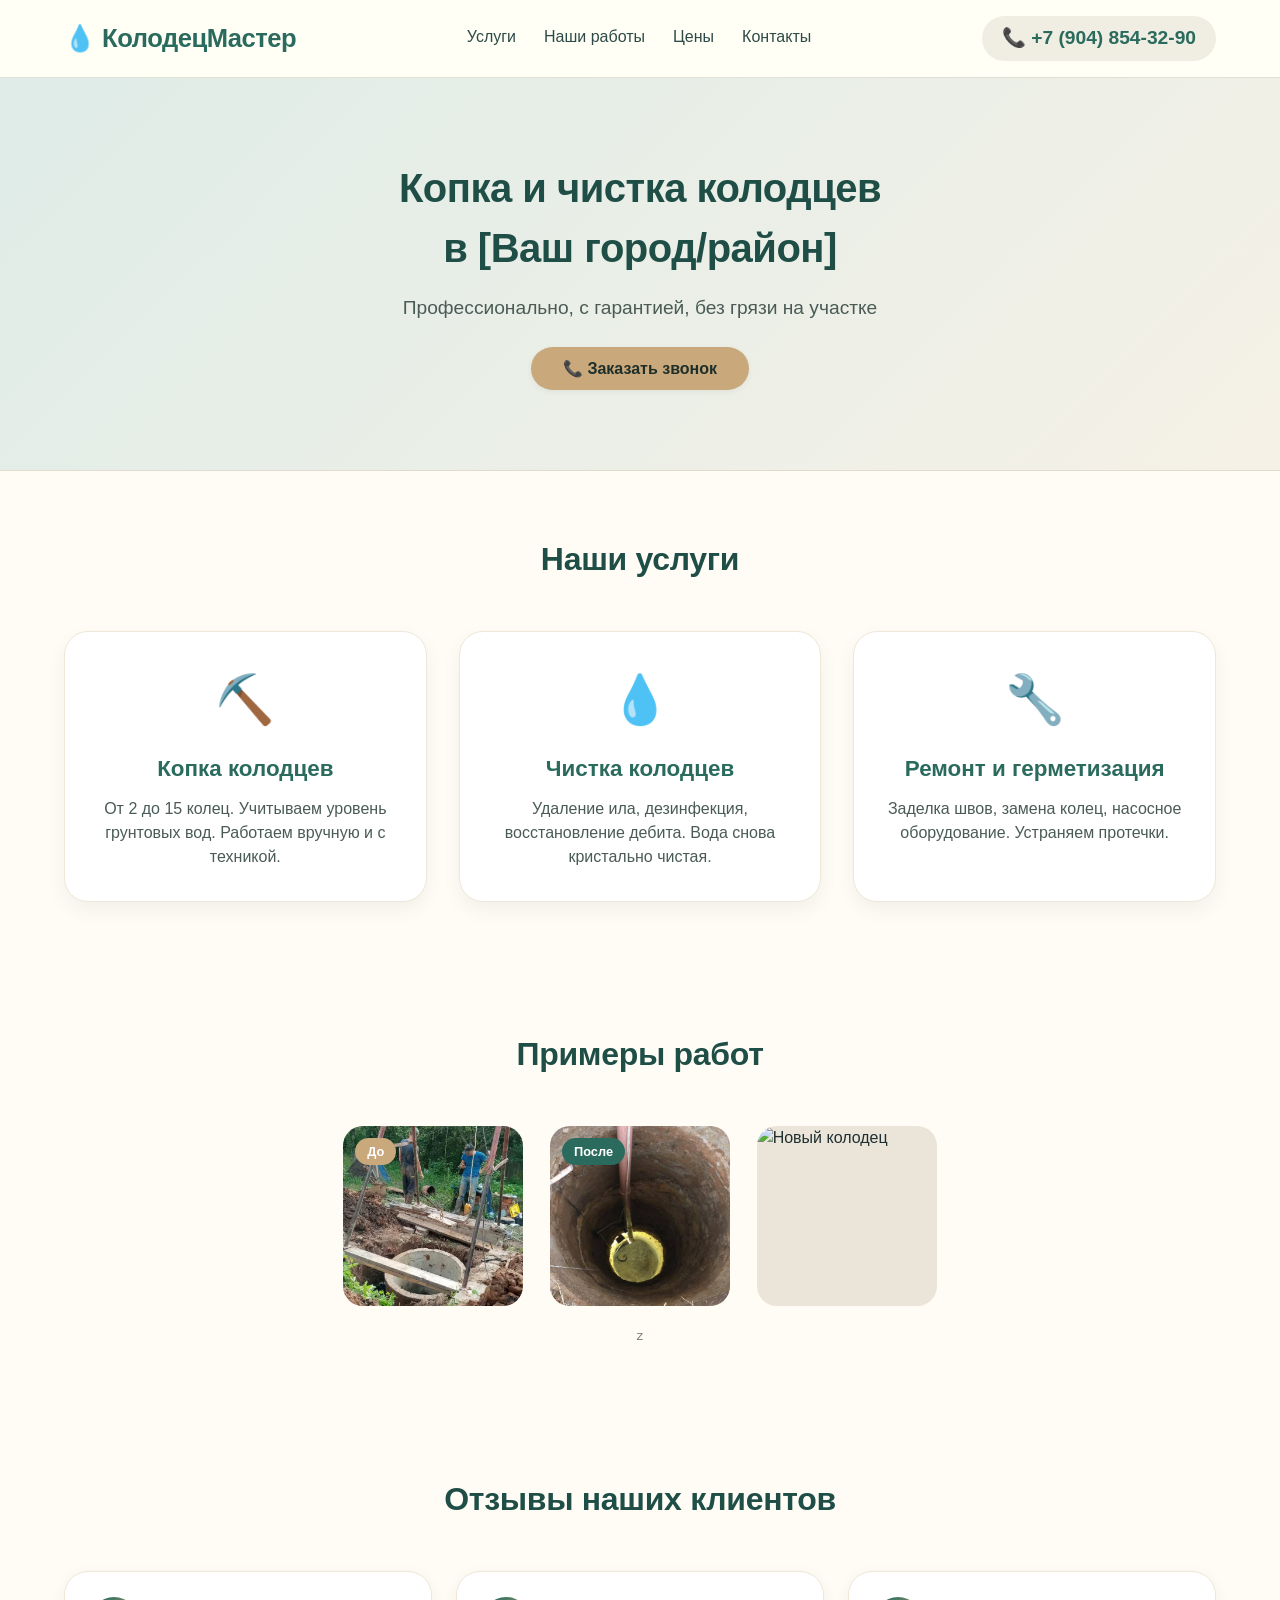
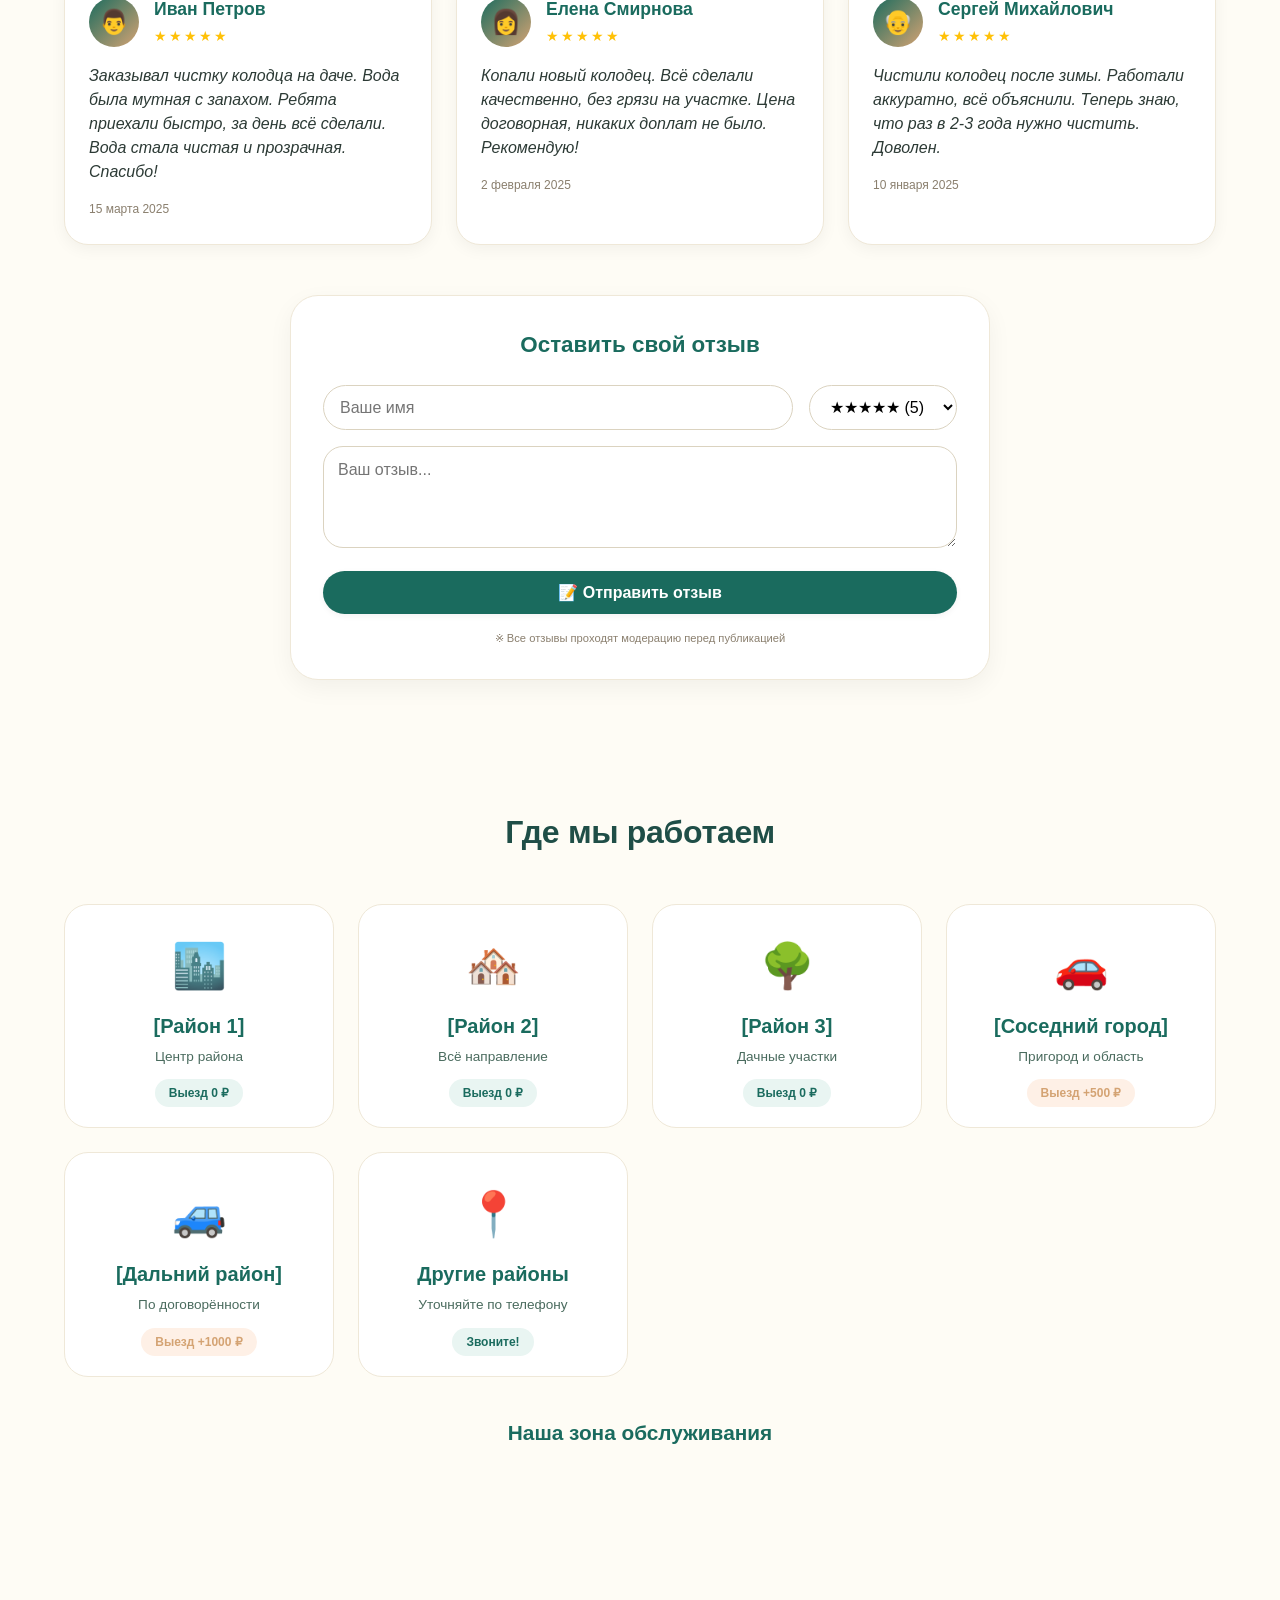
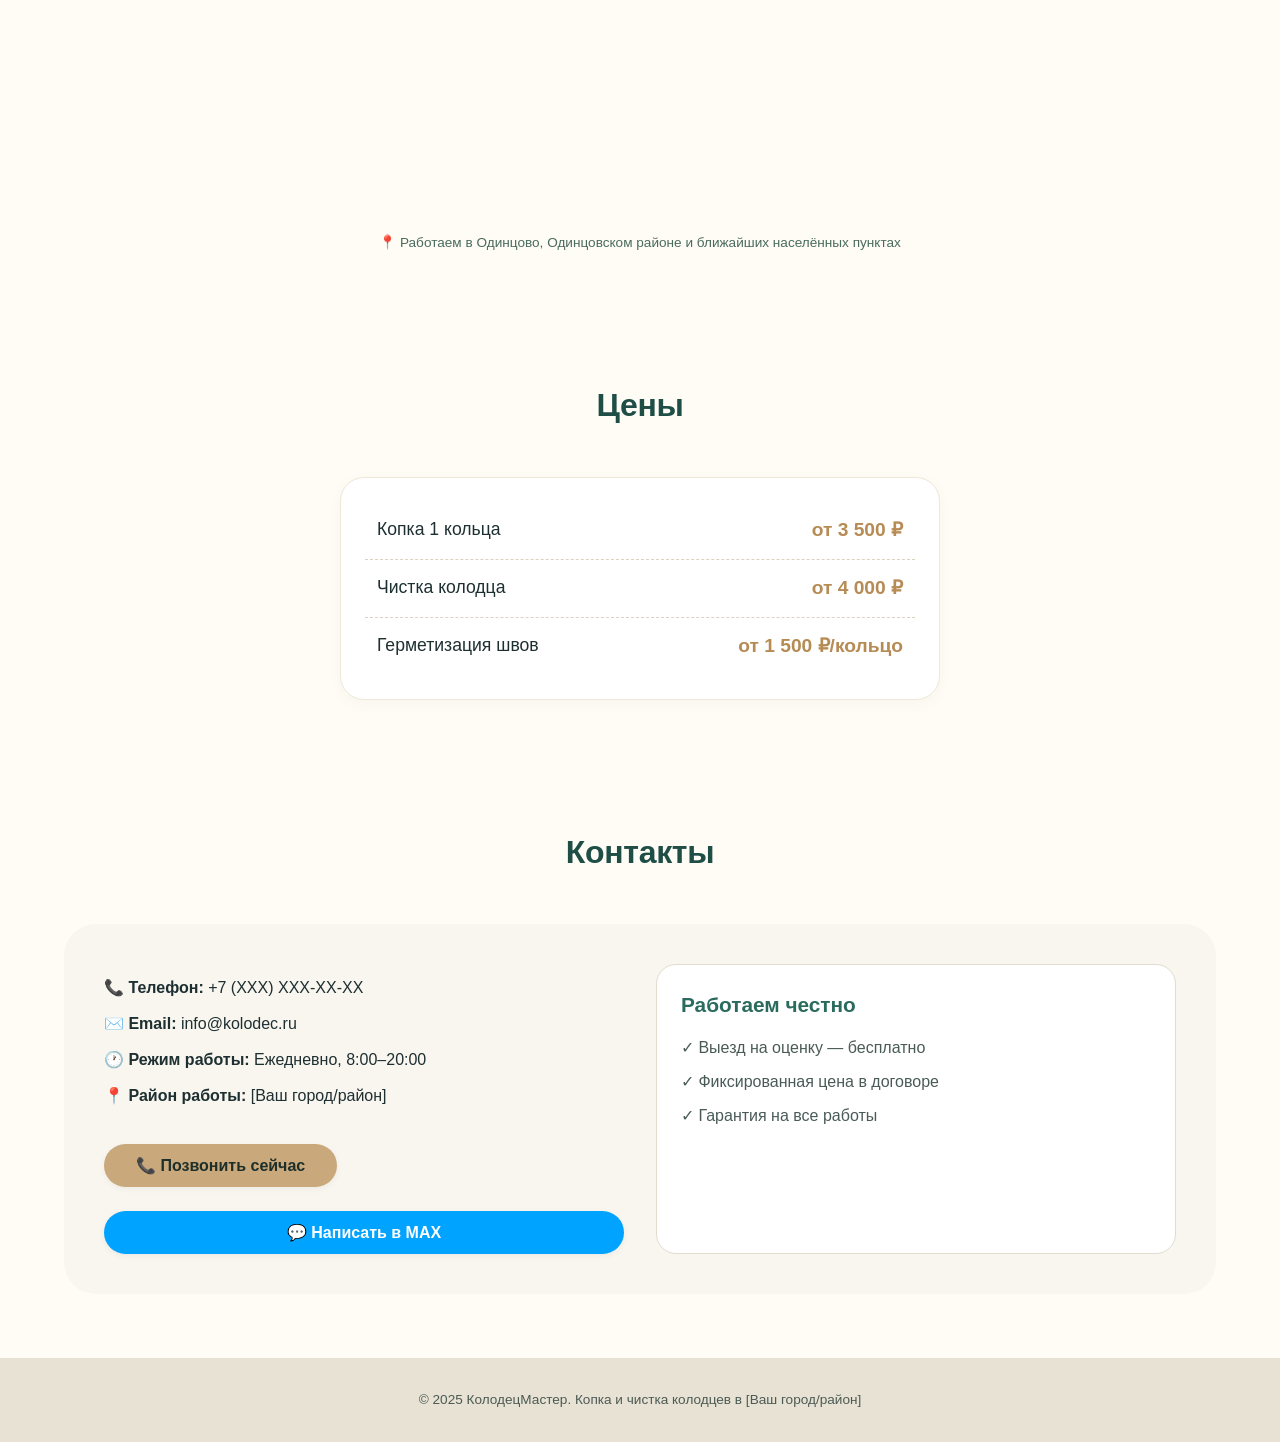
==== index.html @ 23b8bad9 "Rename kolodec.html to index.html" ====
<!DOCTYPE html>
<html lang="ru">
<head>
    <meta charset="UTF-8">
    <meta name="viewport" content="width=device-width, initial-scale=1.0, maximum-scale=5.0, user-scalable=yes">
    <title>Копка и чистка колодцев | Профессионально</title>
    <link rel="stylesheet" href="style.css">
</head>
<body>
    <header>
        <div class="container">
            <div class="logo">💧 КолодецМастер</div>
            <nav>
                <a href="#services">Услуги</a>
                <a href="#gallery">Наши работы</a>
                <a href="#prices">Цены</a>
                <a href="#contacts">Контакты</a>
            </nav>
            <div class="phone">📞 +7 (904) 854-32-90</div>
        </div>
    </header>

    <section class="hero">
        <div class="container">
            <h1>Копка и чистка колодцев <br>в [Ваш город/район]</h1>
            <p>Профессионально, с гарантией, без грязи на участке</p>
            <button class="btn" onclick="callNow()">📞 Заказать звонок</button>
        </div>
    </section>

    <section id="services">
        <div class="container">
            <h2>Наши услуги</h2>
            <div class="services-grid">
                <div class="service-card">
                    <div class="service-icon">⛏️</div>
                    <h3>Копка колодцев</h3>
                    <p>От 2 до 15 колец. Учитываем уровень грунтовых вод. Работаем вручную и с техникой.</p>
                </div>
                <div class="service-card">
                    <div class="service-icon">💧</div>
                    <h3>Чистка колодцев</h3>
                    <p>Удаление ила, дезинфекция, восстановление дебита. Вода снова кристально чистая.</p>
                </div>
                <div class="service-card">
                    <div class="service-icon">🔧</div>
                    <h3>Ремонт и герметизация</h3>
                    <p>Заделка швов, замена колец, насосное оборудование. Устраняем протечки.</p>
                </div>
            </div>
        </div>
    </section>

           <section id="gallery">
        <div class="container">
            <h2>Примеры работ</h2>
            <div class="gallery-grid" style="display: grid; grid-template-columns: repeat(3, 1fr); gap: 20px; max-width: 600px; margin: 0 auto;">
                <div class="gallery-item" style="width: 180px; height: 180px; margin: 0 auto;">
                    <div class="before-after">
                        <span class="badge">До</span>
                        <img src="do.jpg" alt="До чистки" style="width: 100%; height: 100%; object-fit: cover; border-radius: 16px;">
                    </div>
                </div>
                <div class="gallery-item" style="width: 180px; height: 180px; margin: 0 auto;">
                    <div class="before-after">
                        <span class="badge after">После</span>
                        <img src="posle.jpg" alt="После чистки" style="width: 100%; height: 100%; object-fit: cover; border-radius: 16px;">
                    </div>
                </div>
                <div class="gallery-item" style="width: 180px; height: 180px; margin: 0 auto;">
                    <img src="nj.jpg" alt="Новый колодец" style="width: 100%; height: 100%; object-fit: cover; border-radius: 16px;">
                </div>
            </div>
            <p class="gallery-note" style="text-align: center; margin-top: 20px;">z</p>
        </div>
    </section>
        <section id="reviews">
        <div class="container">
            <h2>Отзывы наших клиентов</h2>
            
            <!-- Список отзывов -->
            <div class="reviews-grid" id="reviewsList">
                <!-- Примеры отзывов (можно удалить или оставить) -->
                <div class="review-card">
                    <div class="review-header">
                        <div class="review-avatar">👨</div>
                        <div class="review-info">
                            <h4>Иван Петров</h4>
                            <div class="review-rating">★★★★★</div>
                        </div>
                    </div>
                    <p class="review-text">Заказывал чистку колодца на даче. Вода была мутная с запахом. Ребята приехали быстро, за день всё сделали. Вода стала чистая и прозрачная. Спасибо!</p>
                    <span class="review-date">15 марта 2025</span>
                </div>
                
                <div class="review-card">
                    <div class="review-header">
                        <div class="review-avatar">👩</div>
                        <div class="review-info">
                            <h4>Елена Смирнова</h4>
                            <div class="review-rating">★★★★★</div>
                        </div>
                    </div>
                    <p class="review-text">Копали новый колодец. Всё сделали качественно, без грязи на участке. Цена договорная, никаких доплат не было. Рекомендую!</p>
                    <span class="review-date">2 февраля 2025</span>
                </div>
                
                <div class="review-card">
                    <div class="review-header">
                        <div class="review-avatar">👴</div>
                        <div class="review-info">
                            <h4>Сергей Михайлович</h4>
                            <div class="review-rating">★★★★★</div>
                        </div>
                    </div>
                    <p class="review-text">Чистили колодец после зимы. Работали аккуратно, всё объяснили. Теперь знаю, что раз в 2-3 года нужно чистить. Доволен.</p>
                    <span class="review-date">10 января 2025</span>
                </div>
            </div>
            
            <!-- Форма добавления отзыва -->
            <div class="review-form-container">
                <h3>Оставить свой отзыв</h3>
                <form id="reviewForm">
                    <div class="form-row">
                        <input type="text" id="reviewName" placeholder="Ваше имя" required>
                        <select id="reviewRating" required>
                            <option value="5">★★★★★ (5)</option>
                            <option value="4">★★★★☆ (4)</option>
                            <option value="3">★★★☆☆ (3)</option>
                            <option value="2">★★☆☆☆ (2)</option>
                            <option value="1">★☆☆☆☆ (1)</option>
                        </select>
                    </div>
                    <textarea id="reviewText" rows="4" placeholder="Ваш отзыв..." required></textarea>
                    <button type="submit" class="btn submit-review-btn">📝 Отправить отзыв</button>
                </form>
                <p class="review-note">※ Все отзывы проходят модерацию перед публикацией</p>
            </div>
        </div>
    </section>
     <section id="area">
        <div class="container">
            <h2>Где мы работаем</h2>
            <div class="area-grid">
                <div class="area-card">
                    <div class="area-icon">🏙️</div>
                    <h3>[Район 1]</h3>
                    <p>Центр района</p>
                    <span class="area-badge">Выезд 0 ₽</span>
                </div>
                <div class="area-card">
                    <div class="area-icon">🏘️</div>
                    <h3>[Район 2]</h3>
                    <p>Всё направление</p>
                    <span class="area-badge">Выезд 0 ₽</span>
                </div>
                <div class="area-card">
                    <div class="area-icon">🌳</div>
                    <h3>[Район 3]</h3>
                    <p>Дачные участки</p>
                    <span class="area-badge">Выезд 0 ₽</span>
                </div>
                <div class="area-card">
                    <div class="area-icon">🚗</div>
                    <h3>[Соседний город]</h3>
                    <p>Пригород и область</p>
                    <span class="area-badge distance">Выезд +500 ₽</span>
                </div>
                <div class="area-card">
                    <div class="area-icon">🚙</div>
                    <h3>[Дальний район]</h3>
                    <p>По договорённости</p>
                    <span class="area-badge distance">Выезд +1000 ₽</span>
                </div>
                <div class="area-card">
                    <div class="area-icon">📍</div>
                    <h3>Другие районы</h3>
                    <p>Уточняйте по телефону</p>
                    <span class="area-badge">Звоните!</span>
                </div>
            </div>
        </div>
              <div class="map-container">
            <h3 class="map-title">Наша зона обслуживания</h3>
            <div class="map-wrapper">
                <iframe 
                    src="https://yandex.ru/map-widget/v1/?ll=37.2639,55.6789&z=11&pt=37.2639,55.6789,pm2rdm"
                    width="100%" 
                    height="350" 
                    frameborder="0"
                    style="border-radius:20px;">
                </iframe>
            </div>
            <p class="map-note">📍 Работаем в Одинцово, Одинцовском районе и ближайших населённых пунктах</p>
        </div>
    </section>
    <section id="prices">
        <div class="container">
            <h2>Цены</h2>
            <div class="price-list">
                <div class="price-item">Копка 1 кольца <span>от 3 500 ₽</span></div>
                <div class="price-item">Чистка колодца <span>от 4 000 ₽</span></div>
                <div class="price-item">Герметизация швов <span>от 1 500 ₽/кольцо</span></div>
            </div>
        </div>
    </section>

    <section id="contacts">
        <div class="container">
            <h2>Контакты</h2>
            <div class="contacts-grid">
                <div>
                    <p><strong>📞 Телефон:</strong> +7 (XXX) XXX-XX-XX</p>
                    <p><strong>✉️ Email:</strong> info@kolodec.ru</p>
                    <p><strong>🕐 Режим работы:</strong> Ежедневно, 8:00–20:00</p>
                    <p><strong>📍 Район работы:</strong> [Ваш город/район]</p>
                    <button class="btn" onclick="location.href='tel:+7XXXXXXXXXX'">📞 Позвонить сейчас</button>
                  <button class="btn max-btn" onclick="window.open('https://max.ru/u/РАШИД', '_blank')">💬 Написать в MAX</button>
                </div>
                <div class="info-card">
                    <h4>Работаем честно</h4>
                    <p>✓ Выезд на оценку — бесплатно</p>
                    <p>✓ Фиксированная цена в договоре</p>
                    <p>✓ Гарантия на все работы</p>
                </div>
            </div>
        </div>
    </section>

    <footer>
        <div class="container">
            <p>© 2025 КолодецМастер. Копка и чистка колодцев в [Ваш город/район]</p>
        </div>
    </footer>

    <script>
        function callNow() {
            alert('Спасибо за заявку! Мы перезвоним вам в течение 15 минут.');
            // Замените на реальный номер:
            // window.location.href = 'tel:+79048543290';
        }
    </script>
        <script>
        // Загрузка отзывов из localStorage при открытии страницы
        function loadReviews() {
            const savedReviews = localStorage.getItem('userReviews');
            if (savedReviews) {
                const reviews = JSON.parse(savedReviews);
                const reviewsGrid = document.getElementById('reviewsList');
                // Добавляем пользовательские отзывы в начало списка
                reviews.forEach(review => {
                    const reviewCard = createReviewCard(review.name, review.rating, review.text, review.date);
                    reviewsGrid.insertBefore(reviewCard, reviewsGrid.firstChild);
                });
            }
        }
        
        // Создание карточки отзыва
        function createReviewCard(name, rating, text, date) {
            const avatars = ['👨', '👩', '👴', '👵', '🧑', '👨‍🦱', '👩‍🦰'];
            const randomAvatar = avatars[Math.floor(Math.random() * avatars.length)];
            const stars = '★'.repeat(rating) + '☆'.repeat(5 - rating);
            
            const card = document.createElement('div');
            card.className = 'review-card';
            card.innerHTML = `
                <div class="review-header">
                    <div class="review-avatar">${randomAvatar}</div>
                    <div class="review-info">
                        <h4>${escapeHtml(name)}</h4>
                        <div class="review-rating">${stars}</div>
                    </div>
                </div>
                <p class="review-text">${escapeHtml(text)}</p>
                <span class="review-date">${date}</span>
            `;
            return card;
        }
        
        // Защита от XSS
        function escapeHtml(str) {
            if (!str) return '';
            return str
                .replace(/&/g, '&amp;')
                .replace(/</g, '&lt;')
                .replace(/>/g, '&gt;')
                .replace(/"/g, '&quot;')
                .replace(/'/g, '&#39;');
        }
        
        // Обработка отправки отзыва
        const reviewForm = document.getElementById('reviewForm');
        if (reviewForm) {
            reviewForm.addEventListener('submit', function(e) {
                e.preventDefault();
                
                const name = document.getElementById('reviewName').value.trim();
                const rating = parseInt(document.getElementById('reviewRating').value);
                const text = document.getElementById('reviewText').value.trim();
                
                if (!name || !text) {
                    alert('Пожалуйста, заполните имя и текст отзыва');
                    return;
                }
                
                const today = new Date();
                const date = `${today.getDate()} ${today.toLocaleString('ru', {month: 'long'})} ${today.getFullYear()}`;
                
                // Создаём новый отзыв
                const newReview = { name, rating, text, date };
                
                // Сохраняем в localStorage
                let savedReviews = localStorage.getItem('userReviews');
                let reviews = savedReviews ? JSON.parse(savedReviews) : [];
                reviews.unshift(newReview); // Добавляем в начало
                localStorage.setItem('userReviews', JSON.stringify(reviews));
                
                // Добавляем на страницу
                const reviewsGrid = document.getElementById('reviewsList');
                const reviewCard = createReviewCard(name, rating, text, date);
                reviewsGrid.insertBefore(reviewCard, reviewsGrid.firstChild);
                
                // Очищаем форму
                reviewForm.reset();
                document.getElementById('reviewRating').value = '5';
                
                alert('Спасибо за отзыв! Он появится на сайте после модерации.');
            });
        }
        
        // Загружаем отзывы при открытии
        loadReviews();
    </script>
</body>
</html>
---- style.css ----
* {
    margin: 0;
    padding: 0;
    box-sizing: border-box;
}

body {
    font-family: -apple-system, BlinkMacSystemFont, 'Segoe UI', Roboto, 'Helvetica Neue', sans-serif;
    line-height: 1.5;
    color: #1e2f32;
    background: #fefcf5;
}

.container {
    max-width: 1200px;
    margin: 0 auto;
    padding: 0 24px;
}

/* Шапка */
header {
    background: white;
    border-bottom: 1px solid #e2e0d4;
    padding: 16px 0;
    position: sticky;
    top: 0;
    z-index: 100;
    background: rgba(255, 255, 245, 0.97);
    backdrop-filter: blur(8px);
}

header .container {
    display: flex;
    justify-content: space-between;
    align-items: center;
    flex-wrap: wrap;
    gap: 16px;
}

.logo {
    font-size: 1.6rem;
    font-weight: 700;
    color: #2a6b5e;
    letter-spacing: -0.5px;
}

nav {
    display: flex;
    gap: 28px;
    flex-wrap: wrap;
}

nav a {
    color: #2e4a47;
    text-decoration: none;
    font-weight: 500;
    transition: 0.2s;
    padding: 8px 0;
    border-bottom: 2px solid transparent;
}

nav a:hover {
    border-bottom-color: #c9a87b;
    color: #1a4e45;
}

.phone {
    font-size: 1.2rem;
    font-weight: 600;
    background: #f0ede3;
    padding: 8px 20px;
    border-radius: 40px;
    color: #2a6b5e;
}

/* Герой-секция */
.hero {
    background: linear-gradient(135deg, #dfece8 0%, #f5f1e6 100%);
    padding: 80px 0;
    text-align: center;
    border-bottom: 1px solid #e2dccf;
}

.hero h1 {
    font-size: 2.5rem;
    font-weight: 700;
    color: #1f4e47;
    margin-bottom: 16px;
    letter-spacing: -0.5px;
}

.hero p {
    font-size: 1.2rem;
    color: #4a5b57;
    max-width: 600px;
    margin: 0 auto;
}

.btn {
    background: #c9a87b;
    color: #1e2f2a;
    border: none;
    padding: 12px 32px;
    font-size: 1rem;
    font-weight: 600;
    border-radius: 48px;
    cursor: pointer;
    transition: all 0.2s;
    margin-top: 24px;
    box-shadow: 0 2px 6px rgba(0,0,0,0.05);
}

.btn:hover {
    background: #b68b54;
    transform: translateY(-2px);
    color: white;
}

/* Секции */
section {
    padding: 64px 0;
}

h2 {
    text-align: center;
    font-size: 2rem;
    color: #1f4e47;
    margin-bottom: 48px;
    letter-spacing: -0.3px;
}

/* Карточки услуг */
.services-grid {
    display: grid;
    grid-template-columns: repeat(auto-fit, minmax(280px, 1fr));
    gap: 32px;
}

.service-card {
    background: white;
    border-radius: 24px;
    padding: 32px 24px;
    text-align: center;
    box-shadow: 0 8px 20px rgba(0,0,0,0.05);
    transition: 0.2s;
    border: 1px solid #efe8d8;
}

.service-card:hover {
    transform: translateY(-6px);
    box-shadow: 0 20px 32px rgba(0,0,0,0.1);
}

.service-icon {
    font-size: 48px;
    margin-bottom: 16px;
}

.service-card h3 {
    font-size: 1.4rem;
    color: #2a6b5e;
    margin-bottom: 12px;
}

.service-card p {
    color: #4a5b57;
    line-height: 1.5;
}

/* Галерея — три одинаковых картинки в ряд */
.gallery-grid {
    display: grid;
    grid-template-columns: repeat(3, 1fr);
    gap: 24px;
    max-width: 800px;
    margin: 0 auto;
}

.gallery-item {
    background: #eae5d8;
    border-radius: 20px;
    overflow: hidden;
    aspect-ratio: 1 / 1;
    display: flex;
    align-items: center;
    justify-content: center;
}

.gallery-item img {
    width: 100%;
    height: 100%;
    object-fit: cover;
}

.before-after {
    position: relative;
    width: 100%;
    height: 100%;
}

.badge {
    position: absolute;
    top: 12px;
    left: 12px;
    background: #c9a87b;
    color: white;
    padding: 4px 12px;
    border-radius: 20px;
    font-size: 0.8rem;
    font-weight: bold;
    z-index: 2;
}

.badge.after {
    background: #2a6b5e;
}

.gallery-note {
    text-align: center;
    margin-top: 20px;
    font-size: 0.85rem;
    color: #8a7f6e;
}
/* ===== ГДЕ МЫ РАБОТАЕМ (КАРТОЧКИ РАЙОНОВ) ===== */
.area-grid {
    display: grid;
    grid-template-columns: repeat(auto-fit, minmax(220px, 1fr));
    gap: 24px;
    margin-top: 20px;
}

.area-card {
    background: white;
    text-align: center;
    padding: 28px 16px 20px;
    border-radius: 24px;
    border: 1px solid #efe8d8;
    transition: all 0.25s ease;
    position: relative;
    overflow: hidden;
}

.area-card:hover {
    transform: translateY(-6px);
    box-shadow: 0 12px 24px rgba(0,0,0,0.08);
    border-color: #d4a373;
}

.area-icon {
    font-size: 44px;
    display: block;
    margin-bottom: 12px;
}

.area-card h3 {
    color: #1a6b5e;
    font-size: 1.25rem;
    margin-bottom: 6px;
    font-weight: 600;
}

.area-card p {
    color: #4a6b5e;
    font-size: 0.85rem;
    margin-bottom: 12px;
}

.area-badge {
    display: inline-block;
    background: #e9f5f2;
    color: #1a6b5e;
    padding: 5px 14px;
    border-radius: 40px;
    font-size: 0.75rem;
    font-weight: 600;
}

.area-badge.distance {
    background: #fef0e6;
    color: #d4a373;
}

/* На телефоне — 2 колонки */
@media (max-width: 550px) {
    .area-grid {
        grid-template-columns: repeat(2, 1fr);
        gap: 16px;
    }
    
    .area-card {
        padding: 20px 12px 16px;
    }
    
    .area-icon {
        font-size: 32px;
    }
    
    .area-card h3 {
        font-size: 1rem;
    }
}
/* ===== КАРТА (уменьшенная) ===== */
.map-container {
    margin-top: 40px;
    text-align: center;
}

.map-wrapper {
    max-width: 800px;      /* максимальная ширина карты */
    width: 90%;            /* на узких экранах — 90% */
    margin: 0 auto;        /* выравнивание по центру */
}

.map-title {
    text-align: center;
    color: #1a6b5e;
    font-size: 1.3rem;
    margin-bottom: 16px;
}

.map-note {
    text-align: center;
    font-size: 0.85rem;
    color: #4a6b5e;
    margin-top: 12px;
}
/* ===== ОТЗЫВЫ ===== */
.reviews-grid {
    display: grid;
    grid-template-columns: repeat(auto-fit, minmax(300px, 1fr));
    gap: 24px;
    margin-bottom: 50px;
}

.review-card {
    background: white;
    border-radius: 24px;
    padding: 24px;
    box-shadow: 0 4px 16px rgba(0,0,0,0.05);
    border: 1px solid #efe8d8;
    transition: transform 0.2s;
}

.review-card:hover {
    transform: translateY(-4px);
    box-shadow: 0 8px 24px rgba(0,0,0,0.1);
}

.review-header {
    display: flex;
    align-items: center;
    gap: 15px;
    margin-bottom: 16px;
}

.review-avatar {
    width: 50px;
    height: 50px;
    background: linear-gradient(135deg, #1a6b5e 0%, #d4a373 100%);
    border-radius: 50%;
    display: flex;
    align-items: center;
    justify-content: center;
    font-size: 24px;
    color: white;
}

.review-info h4 {
    color: #1a6b5e;
    font-size: 1.1rem;
    margin-bottom: 4px;
}

.review-rating {
    color: #ffc107;
    font-size: 0.9rem;
    letter-spacing: 2px;
}

.review-text {
    color: #2c3a35;
    line-height: 1.5;
    margin-bottom: 12px;
    font-style: italic;
}

.review-date {
    font-size: 0.75rem;
    color: #8a7f6e;
}

/* Форма отзыва */
.review-form-container {
    max-width: 700px;
    margin: 0 auto;
    background: white;
    border-radius: 28px;
    padding: 32px;
    box-shadow: 0 8px 24px rgba(0,0,0,0.05);
    border: 1px solid #efe8d8;
}

.review-form-container h3 {
    text-align: center;
    color: #1a6b5e;
    margin-bottom: 24px;
    font-size: 1.4rem;
}

.form-row {
    display: grid;
    grid-template-columns: 1fr auto;
    gap: 16px;
    margin-bottom: 16px;
}

#reviewName {
    padding: 12px 16px;
    border: 1px solid #dbd3c0;
    border-radius: 48px;
    font-size: 1rem;
}

#reviewRating {
    padding: 12px 16px;
    border: 1px solid #dbd3c0;
    border-radius: 48px;
    font-size: 1rem;
    background: white;
    cursor: pointer;
}

#reviewText {
    width: 100%;
    padding: 14px;
    border: 1px solid #dbd3c0;
    border-radius: 20px;
    font-family: inherit;
    font-size: 1rem;
    resize: vertical;
}

#reviewText:focus,
#reviewName:focus,
#reviewRating:focus {
    outline: none;
    border-color: #d4a373;
    box-shadow: 0 0 0 3px rgba(212, 163, 115, 0.1);
}

.submit-review-btn {
    width: 100%;
    margin-top: 16px;
    background: #1a6b5e;
    color: white;
}

.submit-review-btn:hover {
    background: #0f4e44;
}

.review-note {
    text-align: center;
    font-size: 0.7rem;
    color: #8a7f6e;
    margin-top: 16px;
}

/* Адаптация */
/* ===== АДАПТАЦИЯ ПОД ТЕЛЕФОН ===== */
@media (max-width: 768px) {
    /* Шапка */
    header .container {
        flex-direction: column;
        text-align: center;
        gap: 12px;
    }
    
    .logo {
        font-size: 1.4rem;
    }
    
    nav {
        justify-content: center;
        gap: 20px;
        flex-wrap: wrap;
    }
    
    nav a {
        font-size: 0.9rem;
        padding: 6px 0;
    }
    
    .phone {
        font-size: 1rem;
        padding: 6px 16px;
    }
    
    /* Герой-секция */
    .hero {
        padding: 60px 0 50px;
    }
    
    .hero h1 {
        font-size: 1.6rem;
        line-height: 1.3;
    }
    
    .hero p {
        font-size: 0.95rem;
        padding: 0 16px;
    }
    
    .btn {
        padding: 10px 24px;
        font-size: 0.9rem;
    }
    
    /* Заголовки */
    h2 {
        font-size: 1.5rem;
        margin-bottom: 30px;
    }
    
    h2::after {
        width: 50px;
        height: 2px;
    }
    
    /* Секции */
    section {
        padding: 40px 0;
    }
    
    /* Карточки услуг */
    .services-grid {
        gap: 20px;
    }
    
    .service-card {
        padding: 24px 16px;
    }
    
    .service-icon {
        font-size: 40px;
    }
    
    .service-card h3 {
        font-size: 1.2rem;
    }
    
    .service-card p {
        font-size: 0.85rem;
    }
    
    /* Преимущества */
    .benefits-grid {
        gap: 16px;
    }
    
    .benefit {
        padding: 20px 12px;
    }
    
    .benefit-icon {
        font-size: 32px;
    }
    
    .benefit h3 {
        font-size: 1rem;
    }
    
    .benefit p {
        font-size: 0.8rem;
    }
    
    /* Счётчики */
    .stats-grid {
        gap: 20px;
        padding: 30px 20px;
        border-radius: 32px;
    }
    
    .stat-number {
        font-size: 2rem;
    }
    
    .stat-label {
        font-size: 0.8rem;
    }
    
    /* Галерея */
    .gallery-grid {
        grid-template-columns: 1fr;
        gap: 20px;
        max-width: 280px;
    }
    
    .gallery-item {
        aspect-ratio: 1 / 1;
    }
    
    /* Цены */
    .price-list {
        padding: 16px;
    }
    
    .price-item {
        font-size: 0.9rem;
        flex-wrap: wrap;
        gap: 8px;
        padding: 12px 8px;
    }
    
    .price-name {
        font-size: 0.9rem;
    }
    
    .price-item span {
        font-size: 1rem;
    }
    
    /* Где мы работаем (карточки районов) */
    .area-grid {
        grid-template-columns: repeat(2, 1fr);
        gap: 12px;
    }
    
    .area-card {
        padding: 16px 8px;
    }
    
    .area-icon {
        font-size: 28px;
    }
    
    .area-card h3 {
        font-size: 0.9rem;
    }
    
    .area-card p {
        font-size: 0.7rem;
    }
    
    .area-badge {
        font-size: 0.65rem;
        padding: 3px 10px;
    }
    
    /* Карта */
    .map-wrapper {
        width: 95%;
    }
    
    .map-wrapper iframe {
        height: 280px;
    }
    
    .map-title {
        font-size: 1.1rem;
    }
    
    .map-note {
        font-size: 0.75rem;
    }
    
    /* Контакты */
    .contacts-grid {
        grid-template-columns: 1fr;
        gap: 20px;
        padding: 24px;
    }
    
    .contacts-grid p {
        font-size: 0.9rem;
        margin: 10px 0;
    }
    
    .info-card {
        padding: 20px;
    }
    
    .info-card h4 {
        font-size: 1.1rem;
    }
    
    /* Кнопки в контактах */
    .contact-buttons {
        flex-direction: column;
        gap: 10px;
    }
    
    .contact-buttons .btn {
        width: 100%;
        text-align: center;
        font-size: 0.9rem;
    }
    
    /* Отзывы */
    .reviews-grid {
        grid-template-columns: 1fr;
        gap: 16px;
    }
    
    .review-card {
        padding: 18px;
    }
    
    .review-avatar {
        width: 40px;
        height: 40px;
        font-size: 20px;
    }
    
    .review-info h4 {
        font-size: 0.95rem;
    }
    
    .review-text {
        font-size: 0.85rem;
    }
    
    .review-form-container {
        padding: 24px 16px;
    }
    
    .review-form-container h3 {
        font-size: 1.2rem;
    }
    
    .form-row {
        grid-template-columns: 1fr;
        gap: 10px;
    }
    
    #reviewName, #reviewRating, #reviewText {
        font-size: 0.9rem;
    }
    
    /* Подвал */
    footer {
        padding: 24px 0;
        font-size: 0.7rem;
    }
    
    /* Кнопка MAX */
    .max-button-inner {
        width: 48px;
        height: 48px;
    }
    
    .max-icon {
        width: 24px;
        height: 24px;
    }
    
    .max-button {
        bottom: 20px;
        right: 20px;
    }
}
/* Цены */
.price-list {
    max-width: 600px;
    margin: 0 auto;
    background: white;
    border-radius: 24px;
    padding: 24px;
    box-shadow: 0 4px 16px rgba(0,0,0,0.03);
    border: 1px solid #efe8d8;
}

.price-item {
    display: flex;
    justify-content: space-between;
    padding: 14px 12px;
    border-bottom: 1px dashed #dbd3c0;
    font-size: 1.1rem;
}

.price-item:last-child {
    border-bottom: none;
}

.price-item span {
    font-weight: 700;
    color: #b68b54;
    font-size: 1.2rem;
}

/* Контакты */
.contacts-grid {
    display: grid;
    grid-template-columns: 1fr 1fr;
    gap: 32px;
    background: #f8f6ef;
    border-radius: 32px;
    padding: 40px;
}

.contacts-grid p {
    margin: 12px 0;
    font-size: 1rem;
}

.info-card {
    background: white;
    padding: 24px;
    border-radius: 20px;
    border: 1px solid #e2dccf;
}

.info-card h4 {
    color: #2a6b5e;
    font-size: 1.3rem;
    margin-bottom: 16px;
}

.info-card p {
    margin: 10px 0;
    color: #4a5b57;
}

/* Подвал */
footer {
    background: #e7e2d4;
    color: #4c5a54;
    text-align: center;
    padding: 32px 0;
    font-size: 0.85rem;
}

/* Адаптация под телефон */
@media (max-width: 768px) {
    header .container {
        flex-direction: column;
        text-align: center;
    }
    
    nav {
        justify-content: center;
        gap: 20px;
    }
    
    .hero h1 {
        font-size: 1.8rem;
    }
    
    .hero p {
        font-size: 1rem;
    }
    
    h2 {
        font-size: 1.6rem;
    }
    
    .gallery-grid {
        grid-template-columns: 1fr;
        gap: 16px;
        max-width: 300px;
    }
    
    .gallery-item {
        aspect-ratio: 1 / 1;
    }
    
    .contacts-grid {
        grid-template-columns: 1fr;
        padding: 24px;
    }
    
    .price-item {
        font-size: 0.95rem;
        flex-wrap: wrap;
        gap: 8px;
    }
}
/* ===== ПЛАВАЮЩАЯ КНОПКА MAX ===== */
.max-button {
    position: fixed;
    bottom: 30px;
    right: 30px;
    z-index: 999;
    display: block;
    text-decoration: none;
    transition: all 0.3s ease;
}

.max-button-inner {
    width: 60px;
    height: 60px;
    background: linear-gradient(135deg, #00A3FF 0%, #0066CC 100%);
    border-radius: 50%;
    display: flex;
    align-items: center;
    justify-content: center;
    box-shadow: 0 8px 20px rgba(0, 102, 204, 0.4);
    transition: all 0.3s ease;
    cursor: pointer;
}

.max-button-inner:hover {
    transform: scale(1.1);
    box-shadow: 0 12px 28px rgba(0, 102, 204, 0.5);
}

.max-icon {
    width: 32px;
    height: 32px;
}

/* Анимация пульсации для привлечения внимания */
.max-button {
    animation: pulse 2s infinite;
}

@keyframes pulse {
    0% {
        box-shadow: 0 0 0 0 rgba(0, 102, 204, 0.4);
    }
    70% {
        box-shadow: 0 0 0 15px rgba(0, 102, 204, 0);
    }
    100% {
        box-shadow: 0 0 0 0 rgba(0, 102, 204, 0);
    }
}

/* ===== ПЛАВАЮЩАЯ КНОПКА MAX ===== */
.max-button {
    position: fixed;
    bottom: 30px;
    right: 30px;
    z-index: 999;
    display: block;
    text-decoration: none;
    transition: all 0.3s ease;
}

.max-button-inner {
    width: 60px;
    height: 60px;
    background: linear-gradient(135deg, #00A3FF 0%, #0066CC 100%);
    border-radius: 50%;
    display: flex;
    align-items: center;
    justify-content: center;
    box-shadow: 0 8px 20px rgba(0, 102, 204, 0.4);
    transition: all 0.3s ease;
    cursor: pointer;
}

.max-button-inner:hover {
    transform: scale(1.1);
    box-shadow: 0 12px 28px rgba(0, 102, 204, 0.5);
}

.max-icon {
    width: 32px;
    height: 32px;
}

/* Анимация пульсации для привлечения внимания */
.max-button {
    animation: pulse 2s infinite;
}

@keyframes pulse {
    0% {
        box-shadow: 0 0 0 0 rgba(0, 102, 204, 0.4);
    }
    70% {
        box-shadow: 0 0 0 15px rgba(0, 102, 204, 0);
    }
    100% {
        box-shadow: 0 0 0 0 rgba(0, 102, 204, 0);
    }
}
/* ===== КНОПКИ В КОНТАКТАХ ===== */
.contact-buttons {
    display: flex;
    flex-direction: column;
    gap: 12px;
    margin-top: 20px;
}

.call-btn {
    background: #1a6b5e;
    color: white;
    width: 100%;
}

.call-btn:hover {
    background: #0f4e44;
    color: white;
}

.max-btn {
    background: #00A3FF;
    color: white;
    width: 100%;
}

.max-btn:hover {
    background: #0066CC;
    color: white;
    transform: translateY(-2px);
}

/* На телефонах кнопки в ряд */
@media (min-width: 480px) {
    .contact-buttons {
        flex-direction: row;
        gap: 15px;
    }
    
    .contact-buttons .btn {
        flex: 1;
        text-align: center;
    }
}
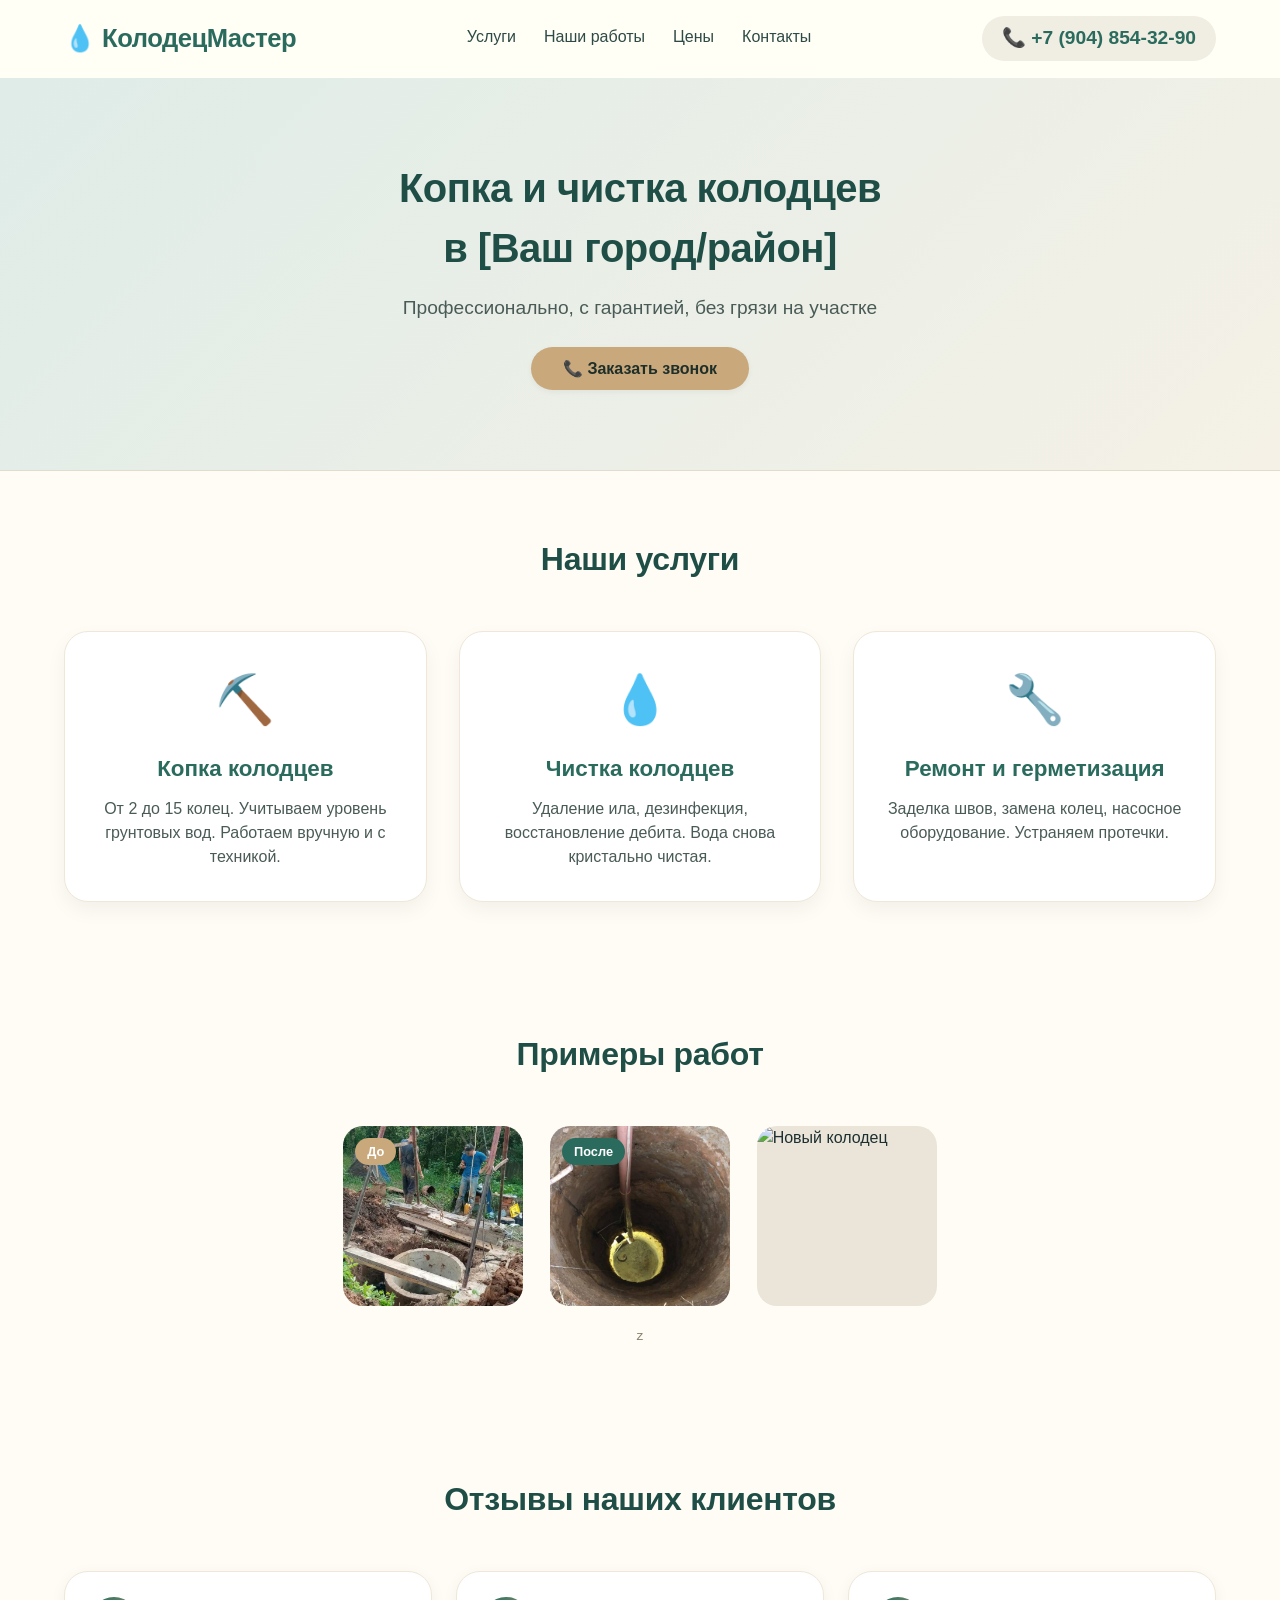
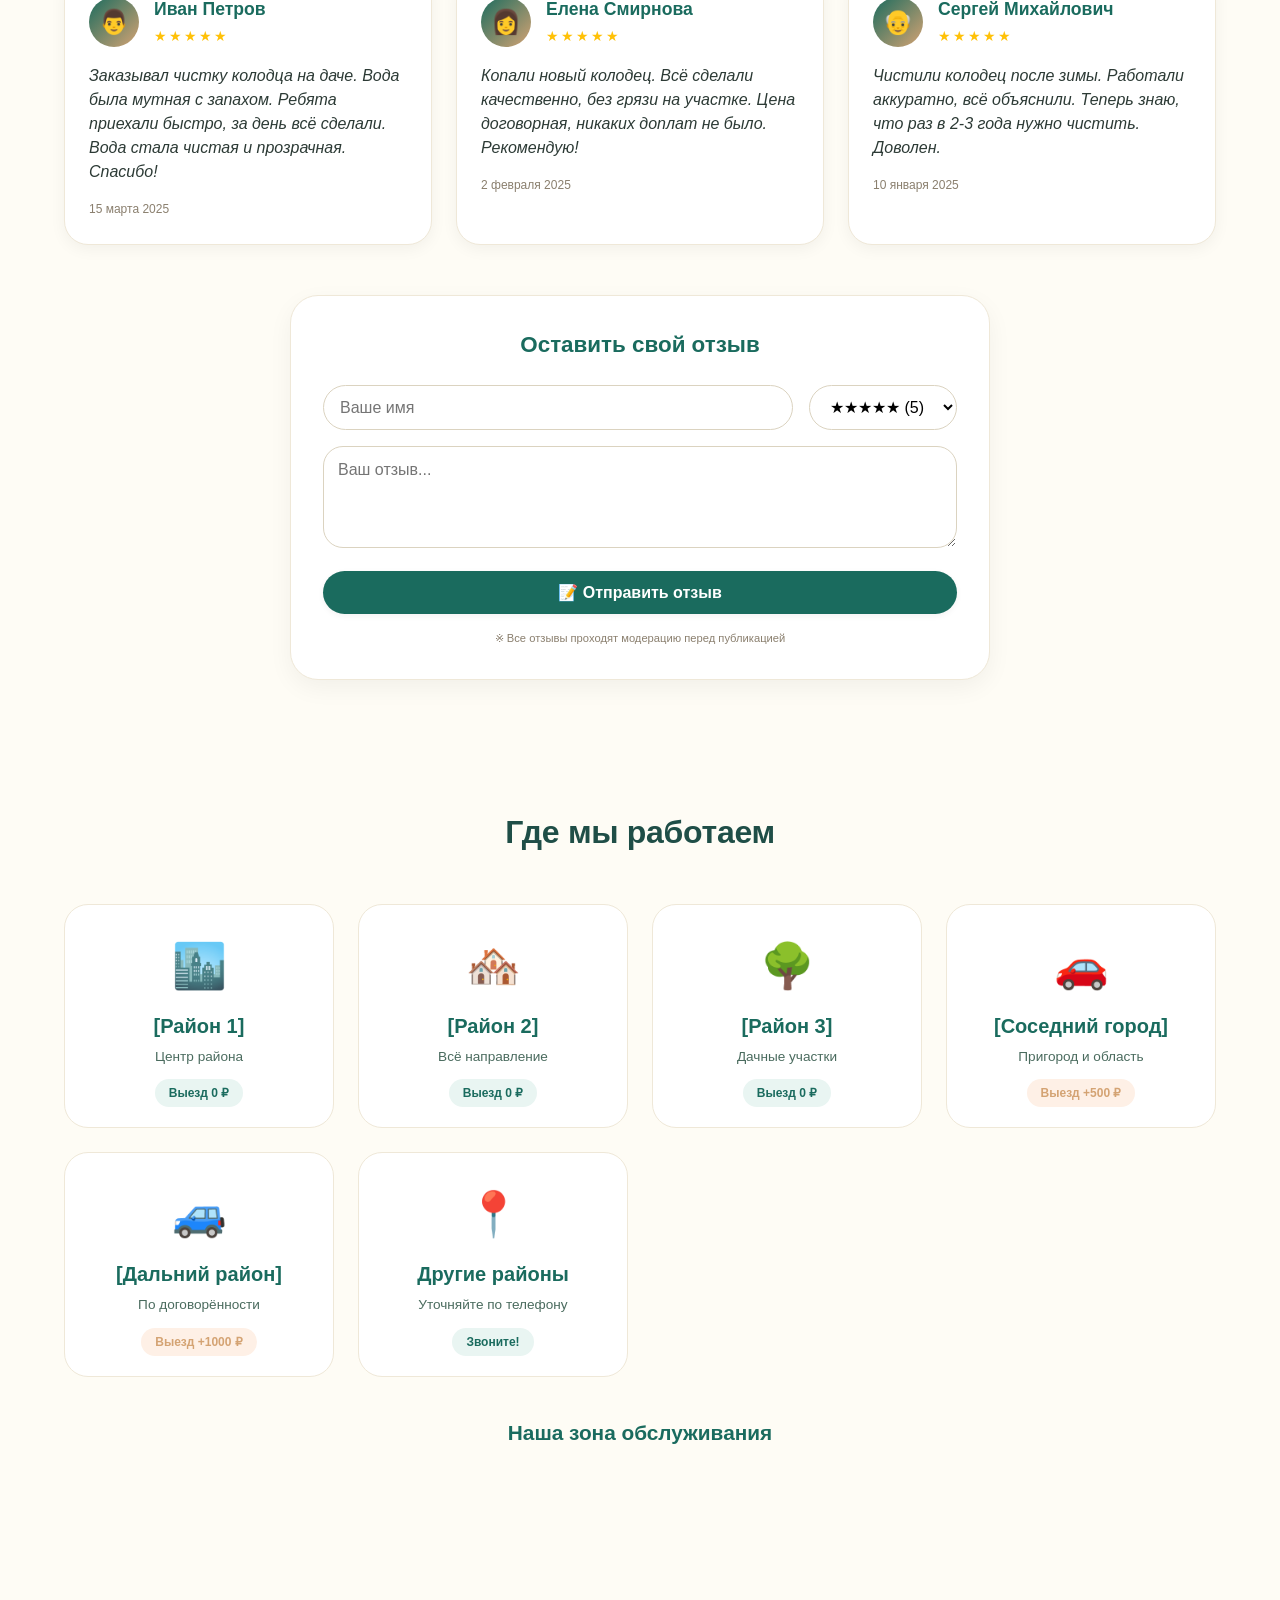
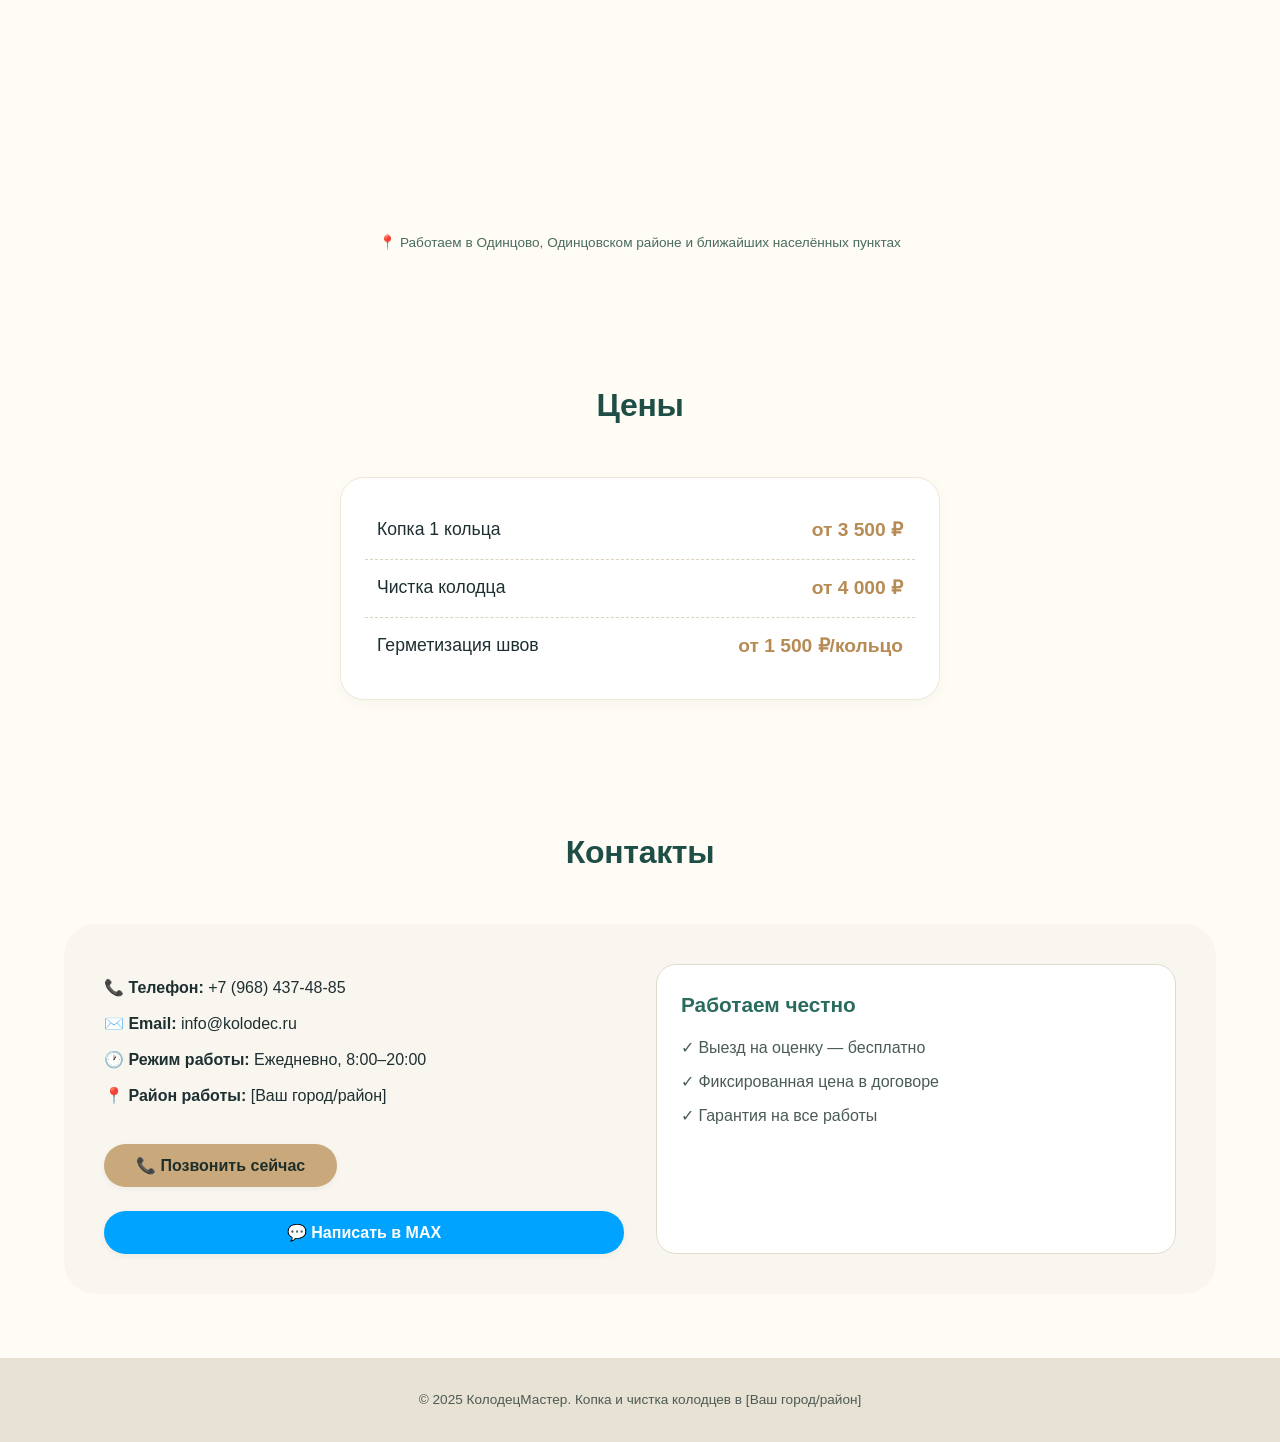
==== commit 69f2dcd8: "Update index.html" ====
--- a/index.html
+++ b/index.html
@@ -211,11 +211,11 @@
             <h2>Контакты</h2>
             <div class="contacts-grid">
                 <div>
-                    <p><strong>📞 Телефон:</strong> +7 (XXX) XXX-XX-XX</p>
+                    <p><strong>📞 Телефон:</strong> +7 (968) 437-48-85</p>
                     <p><strong>✉️ Email:</strong> info@kolodec.ru</p>
                     <p><strong>🕐 Режим работы:</strong> Ежедневно, 8:00–20:00</p>
                     <p><strong>📍 Район работы:</strong> [Ваш город/район]</p>
-                    <button class="btn" onclick="location.href='tel:+7XXXXXXXXXX'">📞 Позвонить сейчас</button>
+                    <button class="btn" onclick="location.href='tel:+79684374885'">📞 Позвонить сейчас</button>
                   <button class="btn max-btn" onclick="window.open('https://max.ru/u/РАШИД', '_blank')">💬 Написать в MAX</button>
                 </div>
                 <div class="info-card">
--- a/style.css
+++ b/style.css
@@ -17,18 +17,18 @@
     padding: 0 24px;
 }
 
-/* Шапка */
+/* Шапка — закреплённая (работает на всех телефонах) */
 header {
-    background: white;
-    border-bottom: 1px solid #e2e0d4;
+    background: rgba(255, 255, 245, 0.95);
+    backdrop-filter: blur(12px);
+    border-bottom: 1px solid rgba(255, 255, 255, 0.3);
     padding: 16px 0;
+    position: -webkit-sticky;  /* для Safari на iPhone */
     position: sticky;
     top: 0;
-    z-index: 100;
-    background: rgba(255, 255, 245, 0.97);
-    backdrop-filter: blur(8px);
-}
-
+    z-index: 1000;
+    width: 100%;
+}
 header .container {
     display: flex;
     justify-content: space-between;
@@ -1019,3 +1019,20 @@
         text-align: center;
     }
 }
+/* Принудительное закрепление шапки */
+header {
+    position: -webkit-sticky !important;
+    position: sticky !important;
+    top: 0 !important;
+    z-index: 9999 !important;
+    background: rgba(255, 255, 245, 0.98) !important;
+}
+
+body {
+    margin: 0;
+    padding: 0;
+}
+
+html, body {
+    overflow-x: hidden;
+}
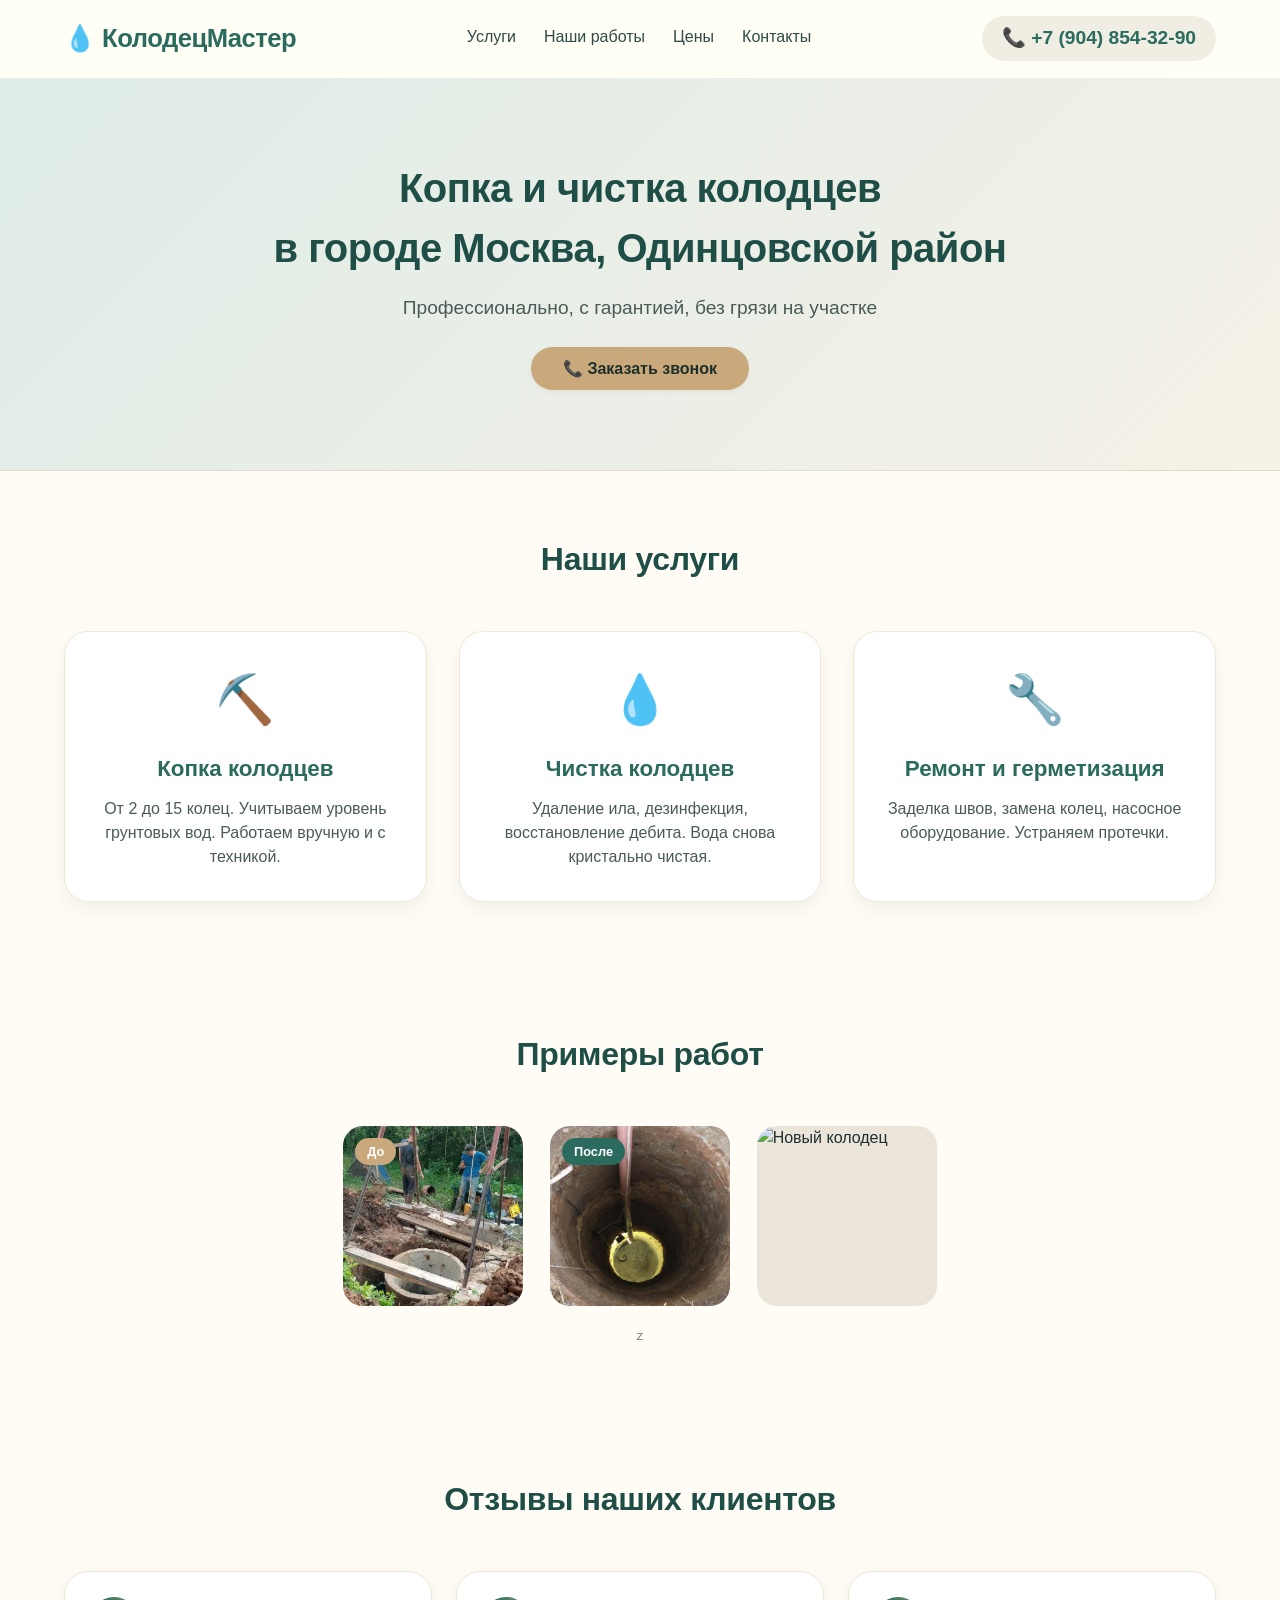
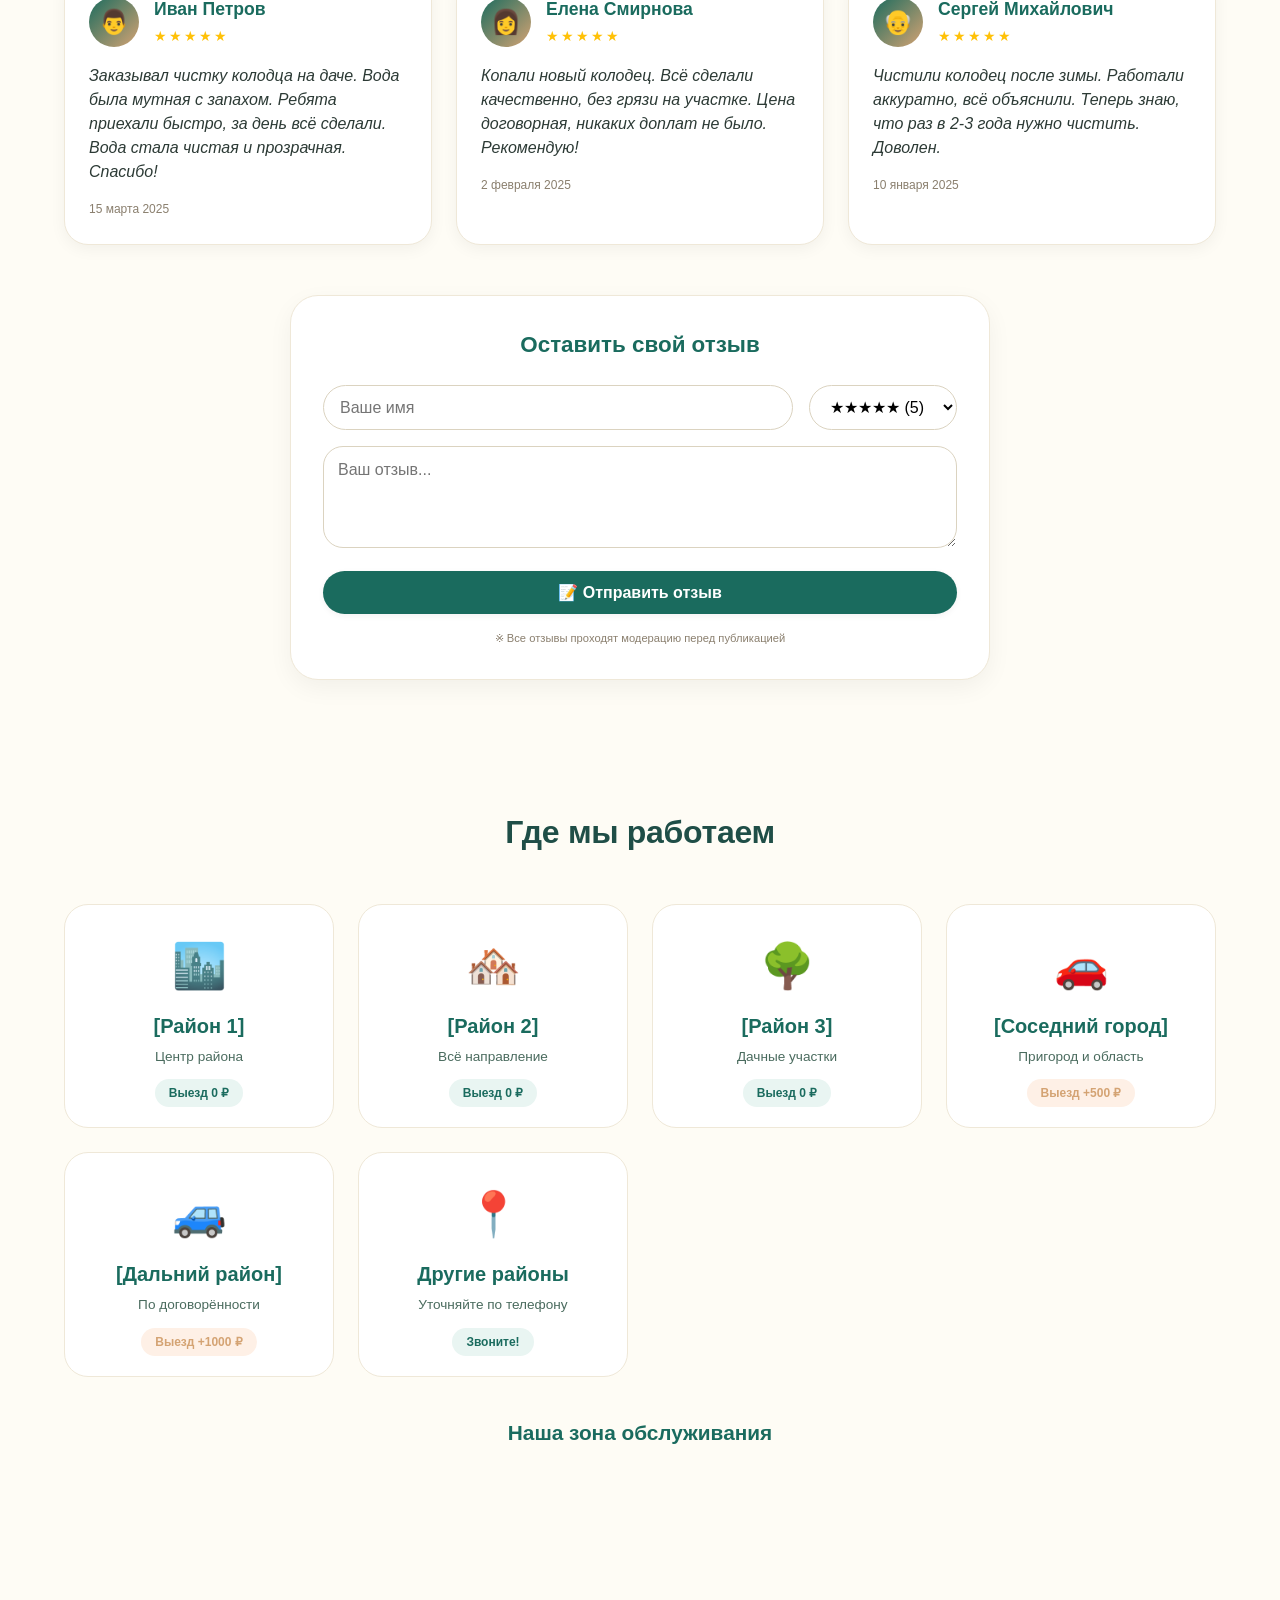
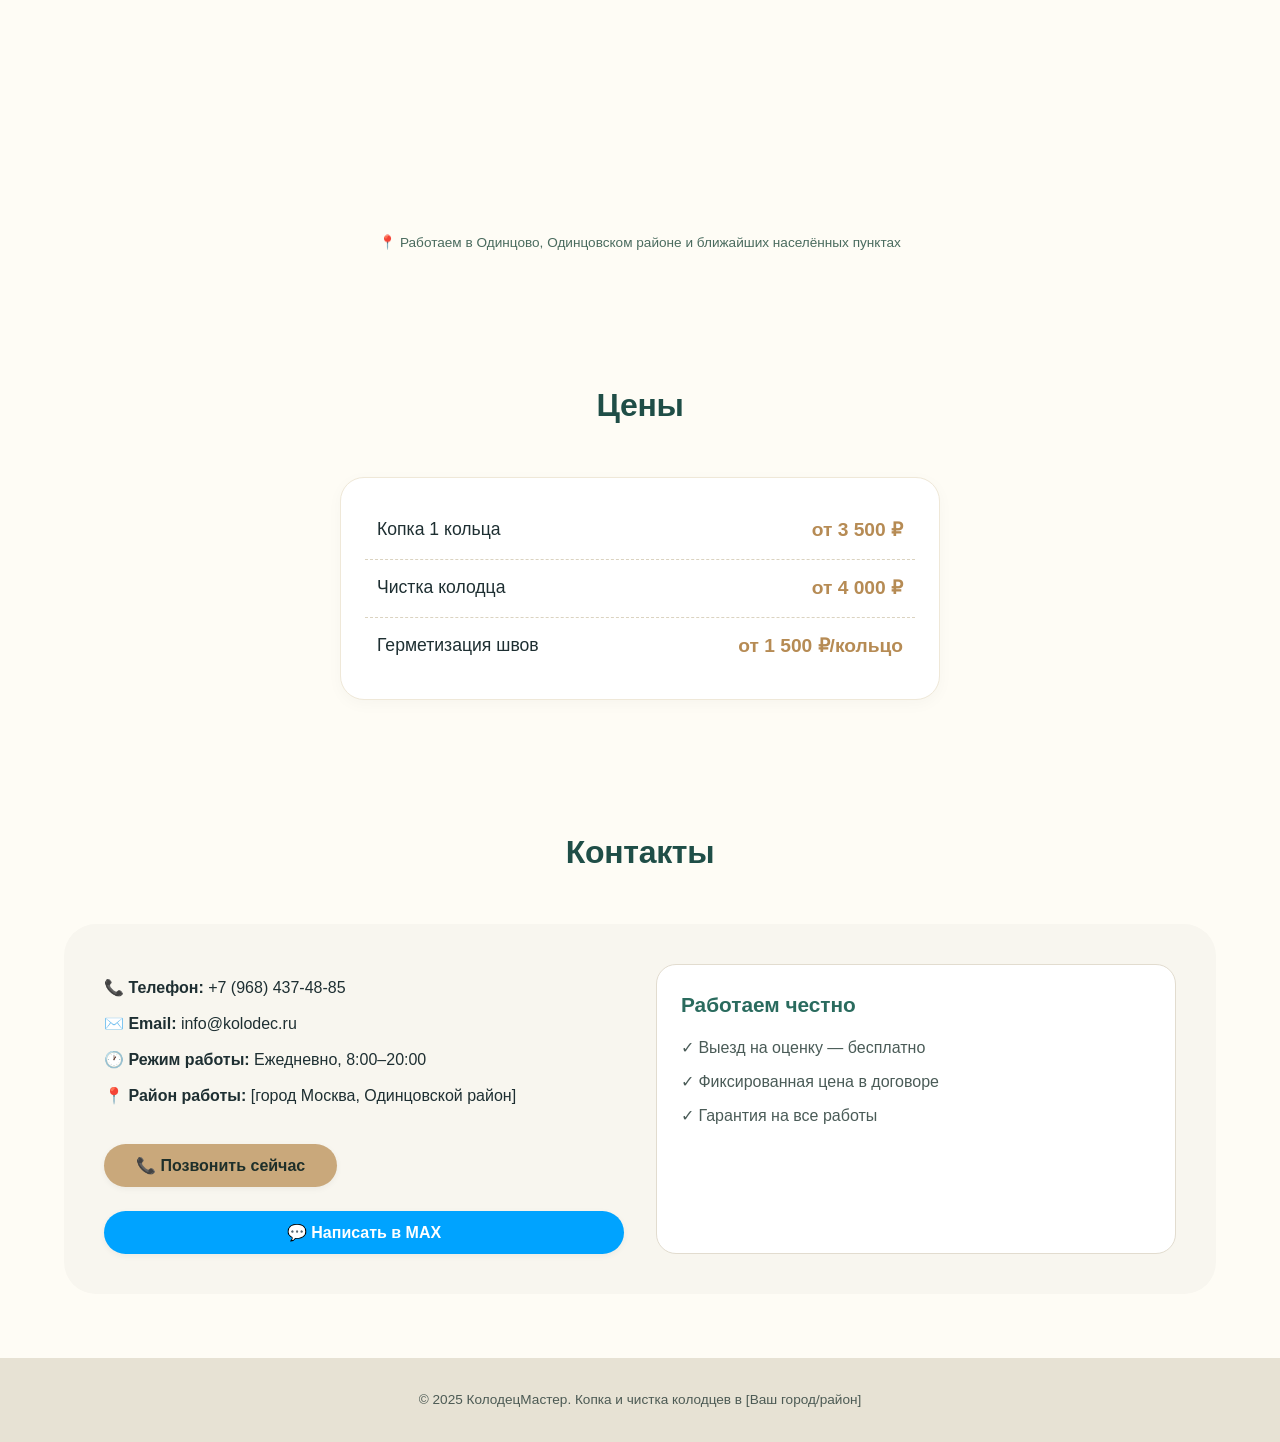
==== commit 01cfbd3d: "Update index.html" ====
--- a/index.html
+++ b/index.html
@@ -22,7 +22,7 @@
 
     <section class="hero">
         <div class="container">
-            <h1>Копка и чистка колодцев <br>в [Ваш город/район]</h1>
+            <h1>Копка и чистка колодцев <br>в городе Москва, Одинцовской район </h1>
             <p>Профессионально, с гарантией, без грязи на участке</p>
             <button class="btn" onclick="callNow()">📞 Заказать звонок</button>
         </div>
@@ -214,7 +214,7 @@
                     <p><strong>📞 Телефон:</strong> +7 (968) 437-48-85</p>
                     <p><strong>✉️ Email:</strong> info@kolodec.ru</p>
                     <p><strong>🕐 Режим работы:</strong> Ежедневно, 8:00–20:00</p>
-                    <p><strong>📍 Район работы:</strong> [Ваш город/район]</p>
+                    <p><strong>📍 Район работы:</strong> [город Москва, Одинцовской район]</p>
                     <button class="btn" onclick="location.href='tel:+79684374885'">📞 Позвонить сейчас</button>
                   <button class="btn max-btn" onclick="window.open('https://max.ru/u/РАШИД', '_blank')">💬 Написать в MAX</button>
                 </div>
